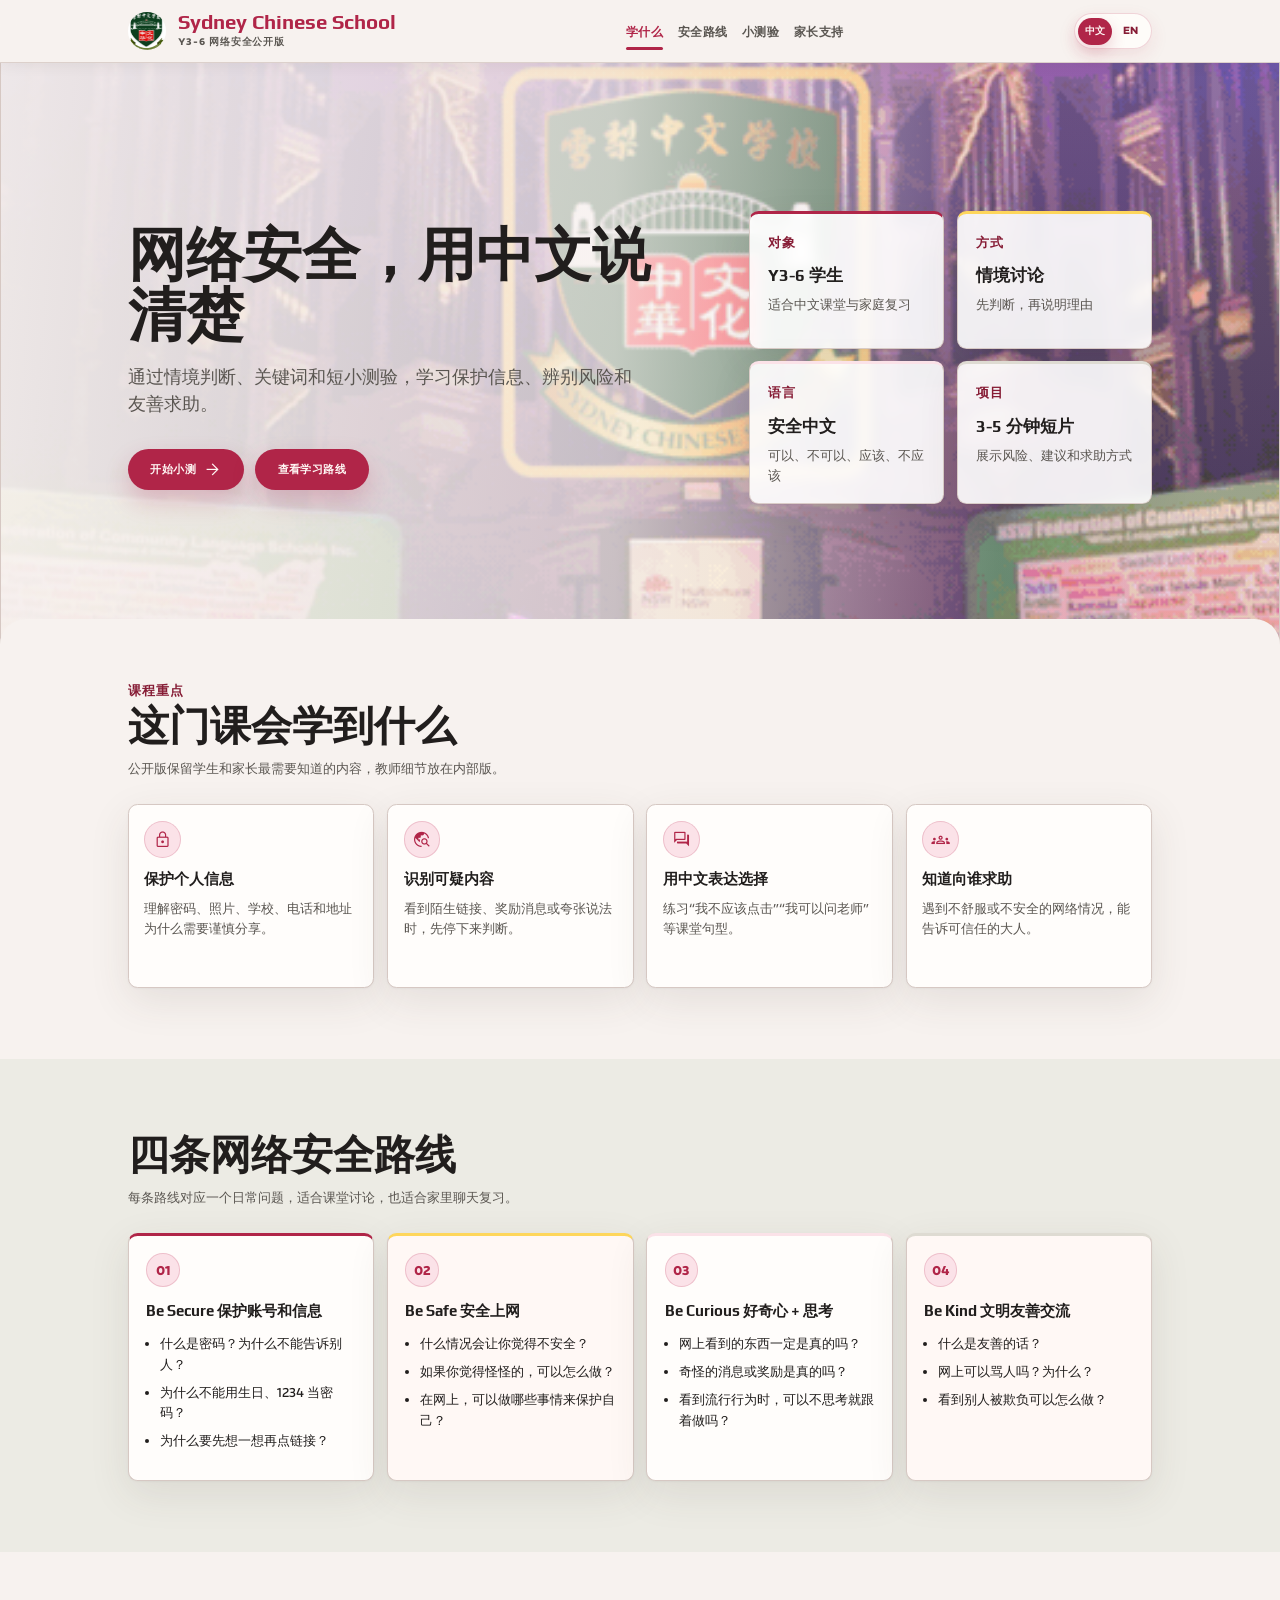
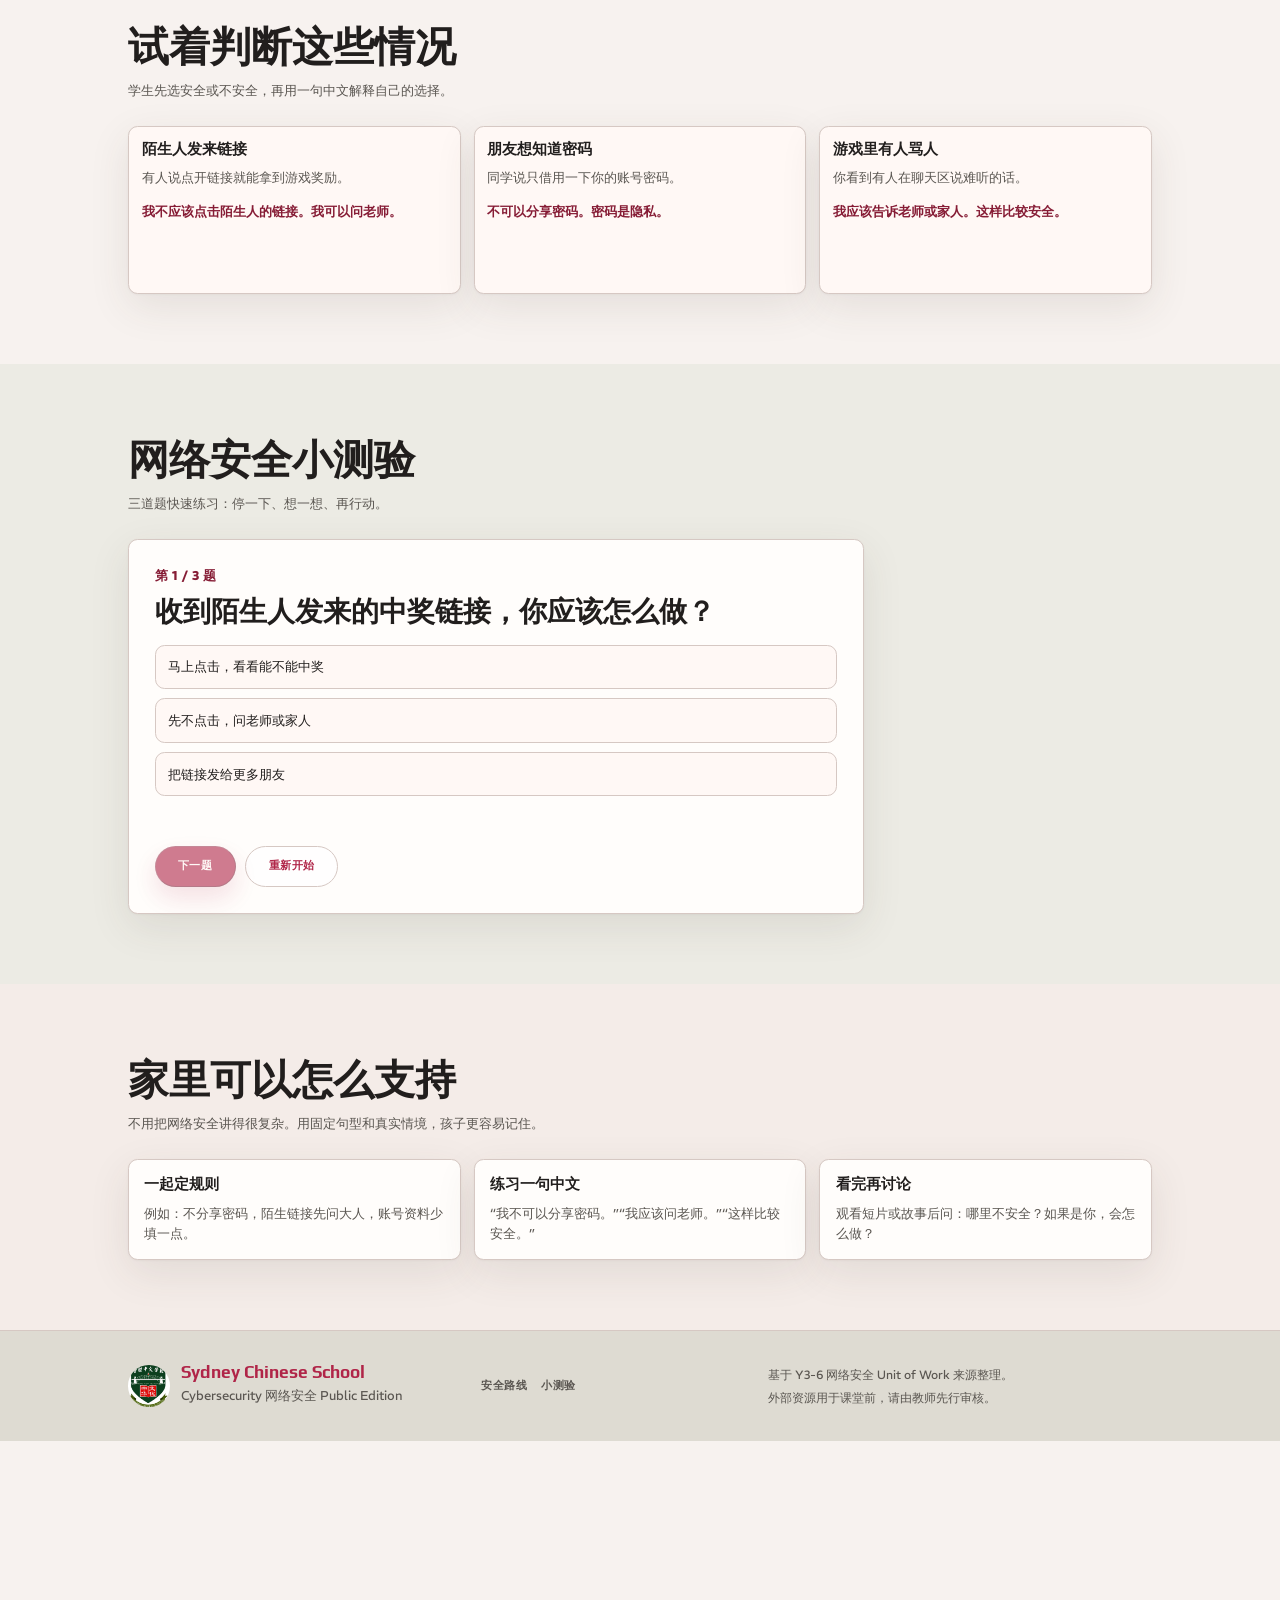
==== web/cs_project_chinese.html @ a8a9334a "2 language EN and CN, and structure the page including resource" ====
<!doctype html>
<html lang="zh-Hans">
<head>
  <meta charset="utf-8">
  <meta name="viewport" content="width=device-width, initial-scale=1">
  <title>Sydney Chinese School | 网络安全知识库</title>
  <meta name="description" content="Sydney Chinese School 网络安全公开版，面向学生和家长介绍课程重点、中文表达和安全小测。">
  <link href="https://fonts.googleapis.com/css2?family=Material+Symbols+Outlined:wght,FILL@100..700,0..1&display=swap" rel="stylesheet">
  <link rel="stylesheet" href="assets/styles.css">
</head>
<body class="scs-unit public-page" data-default-language="zh">
  <a class="skip-link" href="#main" data-i18n="skipLink">跳到主要内容</a>

  <header class="site-header" id="top">
    <nav class="topbar" aria-label="公开版导航" data-i18n-aria-label="navLabel">
      <a class="brand" href="#top" aria-label="网络安全公开版首页" data-i18n-aria-label="brandHomeLabel">
        <img class="brand-logo" src="assets/images/scs_logo.jpg" alt="Sydney Chinese School logo" data-i18n-alt="schoolLogoAlt">
        <span class="brand-text">
          <strong>Sydney Chinese School</strong>
          <small data-i18n="brandEdition">网络安全知识库</small>
        </span>
      </a>

      <div class="nav-panel" id="primaryNav">
        <div class="nav-links">
          <a class="is-active" href="#what" data-i18n="navWhat">学什么</a>
          <a href="#routes" data-i18n="navRoutes">安全路线</a>
          <a href="#quiz" data-i18n="navQuiz">小测验</a>
          <a href="#families" data-i18n="navFamilies">家长支持</a>
        </div>
      </div>
      <div class="language-switcher" id="languageSwitcher" role="group" aria-label="选择语言" data-i18n-aria-label="languageGroup">
        <a class="language-option is-selected" href="cs_project_chinese.html" data-language-option="zh" aria-label="切换到中文" data-i18n-aria-label="languageZh">中文</a>
        <a class="language-option" href="cs_project_english.html" data-language-option="en" aria-label="Switch to English" data-i18n-aria-label="languageEn">EN</a>
      </div>
    </nav>
    <button class="menu-button" type="button" id="menuToggle" aria-expanded="false" aria-controls="primaryNav">
      <span class="material-symbols-outlined" aria-hidden="true">menu</span>
      <span class="sr-only" data-i18n="menuButton">打开菜单</span>
    </button>
  </header>

  <section class="site-hero public-hero" aria-labelledby="hero-title">
    <div class="hero-media" aria-hidden="true">
      <img src="assets/images/SchoolTour202507b.gif" alt="">
    </div>
    <div class="hero-overlay" aria-hidden="true"></div>
    <div class="hero-inner">
      <div class="hero-copy">
        <h1 id="hero-title" data-i18n="heroTitle">网络安全，用中文说清楚</h1>
        <p class="hero-summary">
          <span data-i18n="heroSummary">通过情境判断、关键词和短小测验，学习保护信息、辨别风险和友善求助。</span>
        </p>
        <div class="hero-actions">
          <a class="button button-primary" href="#quiz">
            <span data-i18n="heroPrimary">开始小测</span>
            <span class="material-symbols-outlined" aria-hidden="true">arrow_forward</span>
          </a>
          <a class="button button-primary" href="#routes" data-i18n="heroSecondary">查看学习路线</a>
        </div>
      </div>
      <div class="hero-board public-snapshot" aria-label="课程快照" data-i18n-aria-label="snapshotLabel">
        <div class="signal-card signal-card--secure">
          <span class="signal-label" data-i18n="snapshotWhoLabel">对象</span>
          <strong data-i18n="snapshotWhoTitle">3至6年级的学生</strong>
          <p data-i18n="snapshotWhoBody">适合中文课堂与家庭复习</p>
        </div>
        <div class="signal-card signal-card--safe">
          <span class="signal-label" data-i18n="snapshotHowLabel">方式</span>
          <strong data-i18n="snapshotHowTitle">情境讨论</strong>
          <p data-i18n="snapshotHowBody">先判断，再说明理由</p>
        </div>
        <div class="signal-card signal-card--curious">
          <span class="signal-label" data-i18n="snapshotLanguageLabel">语言</span>
          <strong data-i18n="snapshotLanguageTitle">安全中文</strong>
          <p data-i18n="snapshotLanguageBody">可以、不可以、应该、不应该</p>
        </div>
        <div class="signal-card signal-card--kind">
          <span class="signal-label" data-i18n="snapshotProjectLabel">项目</span>
          <strong data-i18n="snapshotProjectTitle">3-5 分钟短片</strong>
          <p data-i18n="snapshotProjectBody">展示风险、建议和求助方式</p>
        </div>
      </div>
    </div>
  </section>

  <main id="main">
    <section class="band band--paper" id="what">
      <div class="section-inner">
        <div class="section-kicker" data-i18n="whatKicker">课程重点</div>
        <div class="section-heading">
          <h2 data-i18n="whatTitle">这门课会学到什么</h2>
          <p data-i18n="whatSummary">公开版保留学生和家长最需要知道的内容，教师细节放在内部版。</p>
        </div>

        <div class="public-feature-grid">
          <article class="version-card">
            <span class="material-symbols-outlined" aria-hidden="true">lock</span>
            <h3 data-i18n="featureProtectTitle">保护个人信息</h3>
            <p data-i18n="featureProtectBody">理解密码、照片、学校、电话和地址为什么需要谨慎分享。</p>
          </article>
          <article class="version-card">
            <span class="material-symbols-outlined" aria-hidden="true">travel_explore</span>
            <h3 data-i18n="featureSpotTitle">识别可疑内容</h3>
            <p data-i18n="featureSpotBody">看到陌生链接、奖励消息或夸张说法时，先停下来判断。</p>
          </article>
          <article class="version-card">
            <span class="material-symbols-outlined" aria-hidden="true">forum</span>
            <h3 data-i18n="featureExpressTitle">用中文表达选择</h3>
            <p data-i18n="featureExpressBody">练习“我不应该点击”“我可以问老师”等课堂句型。</p>
          </article>
          <article class="version-card">
            <span class="material-symbols-outlined" aria-hidden="true">groups</span>
            <h3 data-i18n="featureHelpTitle">知道向谁求助</h3>
            <p data-i18n="featureHelpBody">遇到不舒服或不安全的网络情况，能告诉可信任的大人。</p>
          </article>
        </div>
      </div>
    </section>

    <section class="band band--mint" id="routes">
      <div class="section-inner">
        <div class="section-heading">
          <h2 data-i18n="routesTitle">四条网络安全路线</h2>
          <p data-i18n="routesSummary">每条路线对应一个日常问题，适合课堂讨论，也适合家里聊天复习。</p>
        </div>
        <div class="route-grid" id="publicRouteGrid"></div>
      </div>
    </section>

    <section class="band band--paper" id="scenario">
      <div class="section-inner">
        <div class="section-heading">
          <h2 data-i18n="scenarioTitle">试着判断这些情况</h2>
          <p data-i18n="scenarioSummary">学生先选安全或不安全，再用一句中文解释自己的选择。</p>
        </div>
        <div class="scenario-grid public-scenarios" id="scenarioGrid"></div>
      </div>
    </section>

    <section class="band band--ink" id="quiz">
      <div class="section-inner">
        <div class="section-heading">
          <h2 data-i18n="quizTitle">网络安全小测验</h2>
          <p data-i18n="quizSummary">三道题快速练习：停一下、想一想、再行动。</p>
        </div>

        <div class="quiz-panel" id="quizPanel" aria-live="polite">
          <div class="quiz-status" id="quizStatus"></div>
          <h3 id="quizQuestion" data-i18n="quizLoading">正在加载题目</h3>
          <div class="quiz-options" id="quizOptions"></div>
          <p class="quiz-feedback" id="quizFeedback"></p>
          <div class="quiz-actions">
            <button class="button button-primary" type="button" id="nextQuestion" data-i18n="quizNext">下一题</button>
            <button class="button button-secondary" type="button" id="restartQuiz" data-i18n="quizRestart">重新开始</button>
          </div>
        </div>
      </div>
    </section>

    <section class="band band--resource" id="families">
      <div class="section-inner">
        <div class="section-heading">
          <h2 data-i18n="familiesTitle">家里可以怎么支持</h2>
          <p data-i18n="familiesSummary">不用把网络安全讲得很复杂。用固定句型和真实情境，孩子更容易记住。</p>
        </div>

        <div class="family-grid">
          <article class="family-card">
            <h3 data-i18n="familyRulesTitle">一起定规则</h3>
            <p data-i18n="familyRulesBody">例如：不分享密码，陌生链接先问大人，账号资料少填一点。</p>
          </article>
          <article class="family-card">
            <h3 data-i18n="familySentenceTitle">练习一句中文</h3>
            <p data-i18n="familySentenceBody">“我不可以分享密码。”“我应该问老师。”“这样比较安全。”</p>
          </article>
          <article class="family-card">
            <h3 data-i18n="familyDiscussTitle">看完再讨论</h3>
            <p data-i18n="familyDiscussBody">观看短片或故事后问：哪里不安全？如果是你，会怎么做？</p>
          </article>
        </div>

       
      </div>
    </section>
  </main>

  <footer class="site-footer">
    <div class="footer-inner">
      <div class="footer-brand">
        <img src="assets/images/scs_logo.jpg" alt="Sydney Chinese School logo" data-i18n-alt="schoolLogoAlt">
        <div>
          <strong>Sydney Chinese School</strong>
          <p data-i18n="footerEdition">网络安全 公开知识库</p>
        </div>
      </div>
      <nav class="footer-links" aria-label="页脚导航" data-i18n-aria-label="footerNavLabel">
        <a href="#routes" data-i18n="footerRoutes">安全路线</a>
        <a href="#quiz" data-i18n="footerQuiz">小测验</a>
      </nav>
      <div class="footer-note">
        <p data-i18n="footerSource">基于 SCS 网络安全 Unit of Work 来源整理。</p>
        <p data-i18n="footerReview">外部资源用于课堂前，请由教师先行审核。</p>
      </div>
    </div>
  </footer>

  <script type="module" src="assets/scripts/public.js"></script>
</body>
</html>
---- web/assets/styles.css ----
@font-face {
  font-family: "Play Local";
  src: url("fonts/Play-regular.ttf") format("truetype");
  font-weight: 400;
}

@font-face {
  font-family: "Play Local";
  src: url("fonts/Play-bold.ttf") format("truetype");
  font-weight: 700;
}

@font-face {
  font-family: "REM Local";
  src: url("fonts/REM-regular.ttf") format("truetype");
  font-weight: 400;
}

@font-face {
  font-family: "REM Local";
  src: url("fonts/REM-bold.ttf") format("truetype");
  font-weight: 700;
}

:root {
  --paper: #f7f2ef;
  --panel: #fffdfb;
  --ink: #211e1d;
  --muted: #5a5651;
  --line: #d6c8c3;
  --teal: #b02548;
  --teal-deep: #861c35;
  --green: #87545e;
  --coral: #b02548;
  --gold: #fed65b;
  --blue: #a6192e;
  --lilac: #f8d5df;
  --surface-low: #ecebe4;
  --surface-high: #dedbd2;
  --surface-soft: #fbe2e8;
  --shadow: 0 16px 50px rgba(71, 54, 50, 0.1), 0 1px 3px rgba(0, 0, 0, 0.045);
  --shadow-hover: 0 24px 70px rgba(71, 54, 50, 0.14), 0 6px 18px rgba(0, 0, 0, 0.06);
  --radius: 12px;
  --max: 1280px;
  --nav-height: 78px;
  --heading-font: "Play Local", "REM Local", "Microsoft YaHei", "Noto Sans SC", sans-serif;
  --body-font: "Hanken Grotesk", "REM Local", "Microsoft YaHei", "Noto Sans SC", sans-serif;
}

* {
  box-sizing: border-box;
}

html {
  zoom: 0.8;
  background: var(--paper);
  scroll-behavior: smooth;
}

body {
  margin: 0;
  background: var(--paper);
  color: var(--ink);
  font-family: var(--body-font);
  font-size: 16px;
  line-height: 1.6;
  text-rendering: optimizeLegibility;
  -webkit-font-smoothing: antialiased;
}

img {
  display: block;
  max-width: 100%;
}

a {
  color: var(--teal);
  text-decoration-thickness: 2px;
  text-underline-offset: 0.18em;
}

a:hover {
  color: var(--teal-deep);
}

button,
input {
  font: inherit;
}

button {
  cursor: pointer;
}

.material-symbols-outlined {
  font-variation-settings: "FILL" 0, "wght" 300, "GRAD" 0, "opsz" 24;
  line-height: 1;
}

.sr-only {
  position: absolute;
  width: 1px;
  height: 1px;
  padding: 0;
  margin: -1px;
  overflow: hidden;
  clip: rect(0, 0, 0, 0);
  white-space: nowrap;
  border: 0;
}

.skip-link {
  position: absolute;
  left: 1rem;
  top: -4rem;
  z-index: 1000;
  background: var(--ink);
  color: #fff8f5;
  padding: 0.65rem 0.9rem;
  border-radius: var(--radius);
}

.skip-link:focus {
  top: 1rem;
}

.site-header {
  position: fixed;
  inset: 0 0 auto;
  z-index: 80;
  background: rgba(247, 242, 239, 0.92);
  border-bottom: 1px solid rgba(214, 200, 195, 0.82);
  box-shadow: 0 1px 18px rgba(71, 54, 50, 0.075);
  backdrop-filter: blur(16px);
  -webkit-backdrop-filter: blur(16px);
}

.topbar {
  display: flex;
  align-items: center;
  justify-content: space-between;
  gap: 22px;
  width: min(var(--max), calc(100% - 32px));
  min-height: var(--nav-height);
  margin: 0 auto;
}

.brand,
.nav-panel,
.nav-links,
.tools {
  display: flex;
  align-items: center;
}

.brand {
  min-width: 0;
  gap: 14px;
  color: var(--teal);
  text-decoration: none;
}

.brand-logo {
  width: 48px;
  height: 48px;
  flex: 0 0 auto;
  border-radius: 50%;
  object-fit: cover;
}

.brand-text {
  display: grid;
  gap: 2px;
  min-width: 0;
}

.brand-text strong {
  font-family: var(--heading-font);
  font-size: clamp(21px, 2vw, 27px);
  font-weight: 700;
  line-height: 1.06;
  white-space: nowrap;
}

.brand-text small {
  color: var(--muted);
  font-size: 12px;
  font-weight: 800;
  letter-spacing: 0.08em;
  text-transform: uppercase;
}

.nav-panel {
  gap: 18px;
}

.nav-links {
  justify-content: center;
  gap: 18px;
}

.nav-links a {
  position: relative;
  color: var(--muted);
  font-size: 15px;
  font-weight: 800;
  letter-spacing: 0.04em;
  text-decoration: none;
  white-space: nowrap;
  transition: color 0.2s ease;
}

.nav-links a:hover,
.nav-links a:focus,
.nav-links a.is-active {
  color: var(--teal);
}

.nav-links a.is-active::after {
  content: "";
  position: absolute;
  left: 0;
  right: 0;
  bottom: -11px;
  height: 3px;
  border-radius: 999px;
  background: var(--teal);
}

.tools {
  gap: 8px;
}

.language-switcher {
  display: inline-flex;
  flex: 0 0 auto;
  align-items: center;
  gap: 3px;
  min-height: 44px;
  padding: 4px;
  border: 1px solid rgba(176, 37, 72, 0.18);
  border-radius: 999px;
  background: rgba(255, 253, 251, 0.86);
  box-shadow: 0 8px 22px rgba(176, 37, 72, 0.1);
}

.language-option {
  display: inline-flex;
  align-items: center;
  justify-content: center;
  min-width: 42px;
  height: 34px;
  border: 0;
  border-radius: 999px;
  background: transparent;
  color: var(--teal-deep);
  font-size: 13px;
  font-weight: 800;
  letter-spacing: 0.04em;
  text-decoration: none;
  transition: transform 0.2s ease, background-color 0.2s ease, color 0.2s ease, box-shadow 0.2s ease;
}

.language-option:hover {
  background: var(--surface-soft);
}

.language-option:active {
  transform: translateY(1px);
}

.language-option.is-selected {
  color: #fff8f5;
  background: var(--teal);
  box-shadow: 0 8px 18px rgba(176, 37, 72, 0.2);
}

.menu-button {
  display: none;
  align-items: center;
  justify-content: center;
  gap: 6px;
  min-width: 44px;
  height: 44px;
  border: 1px solid rgba(176, 37, 72, 0.18);
  border-radius: 999px;
  color: var(--teal);
  background: var(--panel);
  cursor: pointer;
}

.icon-button,
.tool-button,
.filter-chip {
  display: inline-flex;
  align-items: center;
  justify-content: center;
  gap: 8px;
  min-height: 44px;
  border: 1px solid rgba(176, 37, 72, 0.18);
  background: var(--panel);
  color: var(--teal);
  border-radius: 999px;
  padding: 0.55rem 0.85rem;
  box-shadow: 0 8px 22px rgba(176, 37, 72, 0.1);
  font-size: 14px;
  font-weight: 800;
  letter-spacing: 0.04em;
  text-decoration: none;
  transition: transform 0.2s ease, background-color 0.2s ease, color 0.2s ease, box-shadow 0.2s ease;
}

.icon-button:hover,
.tool-button:hover,
.filter-chip:hover {
  transform: translateY(-1px);
  box-shadow: 0 12px 30px rgba(176, 37, 72, 0.14);
}

.icon-button:active,
.tool-button:active,
.filter-chip:active {
  transform: translateY(0);
}

.icon-button[aria-pressed="true"],
.filter-chip.is-active {
  color: var(--ink);
  background: var(--gold);
}

.nav-links a:focus-visible,
.icon-button:focus-visible,
.tool-button:focus-visible,
.filter-chip:focus-visible,
.planner-choice:focus-visible,
.rating-choice:focus-visible,
.language-option:focus-visible,
.menu-button:focus-visible,
.back-to-top:focus-visible,
.button:focus-visible,
.quiz-choice:focus-visible {
  outline: 3px solid rgba(176, 37, 72, 0.28);
  outline-offset: 3px;
}

.site-hero {
  position: relative;
  /* width: min(1440px, calc(100% - 32px)); */
  min-height: 82dvh;
  margin: var(--nav-height) auto 0;
  display: flex;
  align-items: center;
  overflow: hidden;
  border: 1px solid var(--line);
  /* border-top: 0;
  border-radius: 0 0 32px 32px;
  border-bottom: 1px solid var(--line); */
}

.hero-media,
.hero-overlay {
  position: absolute;
  inset: 0;
}

.hero-media img {
  width: 100%;
  height: 100%;
  object-fit: cover;
  object-position: center;
  filter: saturate(1.08) contrast(1.04);
}

.hero-overlay {
  background:
    linear-gradient(90deg, rgba(247, 242, 239, 0.94), rgba(247, 242, 239, 0.74) 48%, rgba(247, 242, 239, 0.12) 78%),
    linear-gradient(180deg, rgba(248, 213, 223, 0.28), rgba(236, 235, 228, 0.1));
}

.hero-inner {
  position: relative;
  z-index: 2;
  display: grid;
  grid-template-columns: minmax(0, 1fr) minmax(320px, 0.72fr);
  gap: clamp(2rem, 6vw, 5rem);
  align-items: center;
  width: min(var(--max), calc(100% - 32px));
  margin: 0 auto;
  padding: 72px 0;
}

.eyebrow,
.section-kicker,
.resource-meta,
.signal-label,
.assessment-code {
  margin: 0;
  color: var(--teal-deep);
  font-weight: 800;
  text-transform: uppercase;
  letter-spacing: 0.08em;
}

.eyebrow {
  display: inline-flex;
  align-items: center;
  min-height: 34px;
  margin-bottom: 24px;
  padding: 0 14px;
  border-radius: 999px;
  background: var(--surface-soft);
  box-shadow: 0 8px 22px rgba(176, 37, 72, 0.12);
  font-size: 13px;
}

.hero-copy h1,
.section-heading h2 {
  margin: 0;
  font-family: var(--heading-font);
  line-height: 1.04;
  letter-spacing: 0;
}

.hero-copy h1 {
  max-width: 760px;
  font-size: clamp(42px, 6vw, 72px);
  font-weight: 700;
}

.hero-copy h1 span[lang] {
  white-space: nowrap;
}

/* .hero-copy,
.hero-board {
  min-width: 0;
} */

.hero-summary {
  max-width: 640px;
  margin: 24px 0 0;
  color: var(--muted);
  font-size: clamp(18px, 2vw, 22px);
  line-height: 1.55;
}

.hero-actions {
  display: flex;
  flex-wrap: wrap;
  gap: 14px;
  margin-top: 38px;
}

.button {
  display: inline-flex;
  align-items: center;
  justify-content: center;
  gap: 8px;
  min-height: 52px;
  padding: 0 28px;
  border-radius: 999px;
  font-size: 14px;
  font-weight: 800;
  letter-spacing: 0.04em;
  text-decoration: none;
  white-space: nowrap;
  transition: transform 0.2s ease, background-color 0.2s ease, color 0.2s ease, box-shadow 0.2s ease;
}

.button:hover {
  transform: translateY(-2px);
}

.button:active {
  transform: translateY(0);
}

.button-primary {
  color: #fff8f5 !important;
  background: var(--teal);
  box-shadow: 0 14px 30px rgba(176, 37, 72, 0.22);
}

.button-primary:hover {
  background: var(--teal-deep);
}

.button-secondary {
  color: var(--teal) !important;
  border: 2px solid var(--line);
  background: rgba(255, 255, 255, 0.72);
}

.button-secondary:hover {
  background: var(--panel);
}

.hero-board {
  display: grid;
  grid-template-columns: repeat(2, minmax(0, 1fr));
  gap: 16px;
}

.signal-card {
  min-height: 172px;
  padding: 22px;
  border: 1px solid rgba(214, 200, 195, 0.9);
  border-radius: var(--radius);
  background: rgba(255, 255, 255, 0.9);
  box-shadow: var(--shadow);
  backdrop-filter: blur(8px);
  -webkit-backdrop-filter: blur(8px);
}

.signal-card strong {
  display: block;
  margin-top: 18px;
  font-family: var(--heading-font);
  font-size: 1.3rem;
  line-height: 1.18;
}

.signal-card p {
  margin: 0.65rem 0 0;
  color: var(--muted);
}

.signal-card--secure {
  border-top: 4px solid var(--teal);
}

.signal-card--safe {
  border-top: 4px solid var(--gold);
}

.signal-card--curious {
  border-top: 4px solid var(--surface-soft);
}

.signal-card--kind {
  border-top: 4px solid var(--surface-high);
}

.band {
  padding: clamp(3.5rem, 8vw, 5.5rem) 0;
}

.site-hero + main .band:first-child {
  position: relative;
  z-index: 3;
  margin-top: -42px;
  padding-top: 76px;
  border-radius: 32px 32px 0 0;
}

.resource-page-main .band:first-child {
  padding-top: calc(var(--nav-height) + clamp(3rem, 6vw, 4.5rem));
}

.band--paper {
  background: var(--paper);
}

.band--mint {
  background: var(--surface-low);
}

.band--ink {
  background: var(--surface-low);
  color: var(--ink);
}

.band--resource {
  background: #f4ece8;
}

.section-inner {
  width: min(var(--max), calc(100% - 32px));
  margin: 0 auto;
}

.section-inner.narrow {
  max-width: 860px;
}

.section-heading {
  display: grid;
  grid-template-columns: minmax(0, 0.9fr) minmax(260px, 0.65fr);
  gap: 1.5rem;
  align-items: end;
  margin: 0.35rem 0 2rem;
}

.section-heading h2 {
  font-size: clamp(2.1rem, 4vw, 3.6rem);
}

.section-heading p {
  margin: 0;
  color: var(--muted);
}

.public-page .section-heading {
  grid-template-columns: minmax(0, 820px);
  align-items: start;
  gap: 0.85rem;
}

.public-page .section-heading p {
  max-width: 680px;
}

body[data-language="en"] .brand-text small {
  letter-spacing: 0.04em;
}

body[data-language="en"] .hero-copy h1 {
  max-width: 860px;
  font-size: clamp(40px, 5.2vw, 64px);
}

.band--ink .section-heading p,
.band--ink .section-kicker {
  color: var(--muted);
}

.snapshot-grid {
  display: grid;
  grid-template-columns: repeat(5, minmax(0, 1fr));
  gap: 0.85rem;
}

.brief-card,
.goal-columns article,
.vocab-group,
.sentence-frames,
.activity,
.assessment-card,
.media-note > div {
  border: 1px solid var(--line);
  border-radius: var(--radius);
  background: var(--panel);
  box-shadow: var(--shadow);
}

.brief-card {
  padding: 1.05rem;
}

.brief-card summary {
  color: var(--ink);
  font-weight: 700;
}

.brief-card p {
  margin: 0.7rem 0 0;
  color: var(--muted);
  font-size: 0.95rem;
}

.goal-columns {
  display: grid;
  grid-template-columns: repeat(3, minmax(0, 1fr));
  gap: 1rem;
  margin-top: 1.4rem;
}

.goal-columns article {
  padding: 1.2rem;
}

.goal-columns h3,
.vocab-group h3,
.sentence-frames h3,
.route h3,
.assessment-card h3,
.resource-card h3 {
  margin: 0;
  font-family: var(--heading-font);
  line-height: 1.2;
}

.check-list {
  margin: 1rem 0 0;
  padding: 0;
  list-style: none;
}

.check-list li {
  position: relative;
  padding-left: 1.35rem;
  margin-top: 0.65rem;
}

.check-list li::before {
  content: "";
  position: absolute;
  left: 0;
  top: 0.55em;
  width: 0.55rem;
  height: 0.55rem;
  background: var(--teal);
  border-radius: 50%;
}

.route-grid {
  display: grid;
  grid-template-columns: repeat(4, minmax(0, 1fr));
  gap: 1rem;
}

.route {
  min-height: 310px;
  padding: 1.35rem;
  border: 1px solid var(--line);
  border-top: 4px solid var(--teal);
  border-radius: var(--radius);
  background: var(--panel);
  box-shadow: var(--shadow);
}

.route[data-plan-card] {
  cursor: pointer;
  transition: transform 0.2s ease, border-color 0.2s ease, box-shadow 0.2s ease;
}

.route[data-plan-card]:hover,
.route[data-plan-card]:focus-visible,
.route.is-selected {
  transform: translateY(-3px);
  border-color: rgba(176, 37, 72, 0.42);
  box-shadow: var(--shadow-hover);
}

.route.is-selected {
  outline: 3px solid rgba(176, 37, 72, 0.16);
  outline-offset: 3px;
}

.route-code {
  display: inline-grid;
  place-items: center;
  width: 42px;
  height: 42px;
  margin-bottom: 1.2rem;
  border: 1px solid rgba(176, 37, 72, 0.18);
  border-radius: 50%;
  color: var(--teal);
  background: var(--surface-soft);
  font-weight: 800;
}

.route--secure {
  background: #fffdfb;
}

.route--safe {
  background: #fff8f5;
  border-top-color: var(--gold);
}

.route--curious {
  background: #fffdfb;
  border-top-color: var(--surface-soft);
}

.route--kind {
  background: #fff8f5;
  border-top-color: var(--surface-high);
}

.route ul {
  margin: 1rem 0 0;
  padding-left: 1.1rem;
}

.route li + li {
  margin-top: 0.6rem;
}

.planner-card {
  margin-top: 1.25rem;
  padding: clamp(1rem, 3vw, 1.35rem);
  border: 1px solid rgba(176, 37, 72, 0.18);
  border-radius: var(--radius);
  background: rgba(255, 253, 251, 0.9);
  box-shadow: var(--shadow);
}

.planner-header {
  display: flex;
  justify-content: space-between;
  gap: 1.5rem;
  margin-bottom: 1rem;
}

.planner-header h3 {
  margin: 0.2rem 0 0;
  font-family: var(--heading-font);
  font-size: clamp(1.25rem, 2vw, 1.6rem);
}

.planner-header p {
  max-width: 54ch;
  margin: 0;
  color: var(--muted);
}

.planner-label {
  color: var(--teal);
  font-size: 0.78rem;
  font-weight: 800;
  letter-spacing: 0.08em;
  text-transform: uppercase;
}

.planner-options {
  display: flex;
  flex-wrap: wrap;
  gap: 0.65rem;
  margin-bottom: 1rem;
}

.planner-choice,
.rating-choice {
  border: 1px solid rgba(176, 37, 72, 0.18);
  border-radius: 999px;
  background: #fff8f5;
  color: var(--teal);
  font-weight: 800;
  cursor: pointer;
  transition: transform 0.2s ease, background-color 0.2s ease, color 0.2s ease, border-color 0.2s ease;
}

.planner-choice {
  min-height: 42px;
  padding: 0.55rem 0.9rem;
}

.planner-choice:hover,
.rating-choice:hover {
  transform: translateY(-1px);
  border-color: rgba(176, 37, 72, 0.42);
}

.planner-choice.is-active,
.rating-choice.is-active {
  color: #fffdfb;
  border-color: var(--teal);
  background: var(--teal);
}

.planner-output {
  display: grid;
  grid-template-columns: repeat(4, minmax(0, 1fr));
  gap: 0.85rem;
}

.planner-output div {
  min-height: 120px;
  padding: 0.9rem;
  border: 1px solid var(--line);
  border-radius: var(--radius);
  background: #fff8f5;
}

.planner-output span {
  display: block;
  margin-bottom: 0.45rem;
  color: var(--muted);
  font-size: 0.8rem;
  font-weight: 800;
  letter-spacing: 0.05em;
  text-transform: uppercase;
}

.planner-output strong {
  display: block;
  color: var(--ink);
  line-height: 1.45;
}

.vocab-grid {
  display: grid;
  grid-template-columns: repeat(5, minmax(0, 1fr));
  gap: 0.85rem;
}

.vocab-group {
  min-height: 170px;
  padding: 1rem;
}

.vocab-group p {
  margin: 0.75rem 0 0;
  color: var(--muted);
}

.sentence-frames {
  margin-top: 1rem;
  padding: 1.2rem;
}

.frame-list {
  display: grid;
  grid-template-columns: repeat(4, minmax(0, 1fr));
  gap: 0.75rem;
  margin-top: 1rem;
}

.frame-list p {
  margin: 0;
  padding: 0.85rem;
  border-left: 4px solid var(--teal);
  background: #fff8f5;
}

.frame-list strong,
.frame-list span {
  display: block;
}

.frame-list span {
  margin-top: 0.35rem;
  color: var(--muted);
}

.activity-tools {
  display: flex;
  justify-content: flex-end;
  gap: 0.7rem;
  margin-bottom: 1rem;
}

.activity-list {
  display: grid;
  gap: 0.85rem;
}

.activity {
  overflow: hidden;
  border-color: var(--line);
  background: var(--panel);
  color: var(--ink);
}

.activity summary {
  display: flex;
  align-items: center;
  gap: 1rem;
  min-height: 74px;
  padding: 1rem 1.2rem;
  cursor: pointer;
}

.activity summary::-webkit-details-marker {
  display: none;
}

.activity summary::after {
  content: "+";
  margin-left: auto;
  font-size: 1.7rem;
  line-height: 1;
  color: var(--teal);
}

.activity[open] summary::after {
  content: "-";
}

.activity-step {
  display: grid;
  flex: 0 0 auto;
  place-items: center;
  width: 46px;
  height: 46px;
  color: var(--teal);
  background: var(--surface-soft);
  border: 1px solid rgba(176, 37, 72, 0.18);
  border-radius: 50%;
  font-weight: 800;
}

.activity small {
  display: block;
  margin-top: 0.15rem;
  color: var(--muted);
}

.activity-body {
  border-top: 1px solid var(--line);
  padding: 1.2rem;
}

.activity-body p {
  margin-top: 0;
}

.activity-body dl {
  display: grid;
  grid-template-columns: 180px 1fr;
  gap: 0.65rem 1rem;
  margin: 1rem 0 0;
}

.activity-body dt {
  font-weight: 700;
  color: var(--teal-deep);
}

.activity-body dd {
  margin: 0;
}

.scenario-grid,
.prompt-columns,
.assessment-grid,
.media-note {
  display: grid;
  gap: 1rem;
}

.scenario-grid {
  grid-template-columns: repeat(3, minmax(0, 1fr));
}

.scenario-grid article,
.prompt-columns div {
  padding: 1rem;
  border: 1px solid var(--line);
  border-radius: var(--radius);
  background: #fff8f5;
}

.scenario-grid h4,
.prompt-columns h4 {
  margin: 0 0 0.45rem;
  font-family: var(--heading-font);
}

.prompt-columns {
  grid-template-columns: repeat(4, minmax(0, 1fr));
}

.example-line {
  padding: 1rem;
  border-left: 4px solid var(--teal);
  background: #fff8f5;
}

.resource-controls {
  display: grid;
  gap: 1rem;
  margin-bottom: 1.4rem;
}

.search-box {
  display: grid;
  gap: 0.35rem;
  max-width: 520px;
  font-weight: 700;
}

.search-box input {
  width: 100%;
  min-height: 48px;
  border: 1px solid var(--line);
  border-radius: var(--radius);
  padding: 0.65rem 0.85rem;
  background: var(--panel);
  color: var(--ink);
  box-shadow: 0 10px 24px rgba(71, 54, 50, 0.05);
}

.search-box input:focus {
  outline: 3px solid rgba(176, 37, 72, 0.16);
  border-color: var(--teal);
}

.filter-group {
  display: flex;
  flex-wrap: wrap;
  gap: 0.65rem;
}

.resource-count {
  margin: 0;
  color: var(--muted);
}

.resource-grid {
  display: grid;
  grid-template-columns: repeat(3, minmax(0, 1fr));
  gap: 1rem;
}

.resource-card {
  display: flex;
  min-height: 360px;
  flex-direction: column;
  overflow: hidden;
  border: 1px solid var(--line);
  border-radius: var(--radius);
  background: var(--panel);
  box-shadow: var(--shadow);
  transition: transform 0.2s ease, box-shadow 0.2s ease;
}

.resource-card:hover {
  transform: translateY(-3px);
  box-shadow: var(--shadow-hover);
}

.resource-card.is-hidden {
  display: none;
}

.resource-card img,
.resource-visual {
  width: 100%;
  aspect-ratio: 16 / 9;
  object-fit: cover;
  border-bottom: 1px solid var(--line);
}

.resource-visual {
  display: grid;
  place-items: center;
  font-family: var(--heading-font);
  font-size: 1.6rem;
  font-weight: 700;
}

.resource-visual--esafety {
  background: linear-gradient(135deg, #f8d5df, #fff4d0);
}

.resource-visual--youtube {
  background:
    linear-gradient(135deg, rgba(176, 37, 72, 0.95), rgba(254, 214, 91, 0.9)),
    var(--teal);
  color: #1c1512;
}

.resource-visual--bilibili {
  background:
    linear-gradient(135deg, #fbe2e8, #fffdfb),
    #fbe2e8;
}

.resource-visual--drive {
  background:
    linear-gradient(135deg, #ecebe4, #f8d5df),
    #ecebe4;
}

.resource-content {
  display: flex;
  flex: 1;
  flex-direction: column;
  padding: 1rem;
}

.resource-card h3 {
  margin-top: 0.35rem;
  font-size: 1.25rem;
}

.resource-card p {
  margin: 0.65rem 0 1rem;
  color: var(--muted);
}

.resource-card a {
  margin-top: auto;
  font-weight: 700;
}

.media-note {
  grid-template-columns: repeat(3, minmax(0, 1fr));
}

.media-note > div {
  padding: 1.2rem;
}

.media-note p {
  margin: 0.6rem 0 0;
  color: var(--muted);
}

.assessment-grid {
  grid-template-columns: repeat(4, minmax(0, 1fr));
}

.assessment-card {
  min-height: 230px;
  padding: 1.2rem;
}

.assessment-card--feature {
  background: var(--surface-soft);
  border-color: var(--teal);
}

.assessment-card h3 {
  margin-top: 0.9rem;
}

.assessment-card p {
  margin: 0.8rem 0 0;
  color: var(--muted);
}

.public-feature-grid,
.family-grid,
.tip-grid,
.docx-table-stack {
  display: grid;
  gap: 1rem;
}

.public-feature-grid,
.tip-grid {
  grid-template-columns: repeat(4, minmax(0, 1fr));
}

.family-grid {
  grid-template-columns: repeat(3, minmax(0, 1fr));
}

.version-card,
.family-card,
.tip-card,
.quiz-panel,
.docx-table-card,
.teacher-callout,
.scenario-card {
  border: 1px solid var(--line);
  border-radius: var(--radius);
  background: var(--panel);
  box-shadow: var(--shadow);
}

.version-card,
.family-card,
.tip-card,
.scenario-card {
  padding: 1.2rem;
}

.version-card {
  min-height: 230px;
}

.version-card--accent {
  background: var(--surface-soft);
  border-color: rgba(176, 37, 72, 0.35);
}

.version-card > .material-symbols-outlined,
.tip-card > .material-symbols-outlined {
  display: inline-grid;
  place-items: center;
  width: 46px;
  height: 46px;
  margin-bottom: 1rem;
  border: 1px solid rgba(176, 37, 72, 0.18);
  border-radius: 50%;
  color: var(--teal);
  background: var(--surface-soft);
}

.version-card h3,
.family-card h3,
.tip-card h3,
.scenario-card h3,
.teacher-callout h3,
.quiz-panel h3,
.docx-table-card h3 {
  margin: 0;
  font-family: var(--heading-font);
  line-height: 1.2;
}

.version-card p,
.family-card p,
.tip-card p,
.scenario-card p,
.teacher-callout p {
  margin: 0.75rem 0 0;
  color: var(--muted);
}

.public-scenarios .scenario-card {
  min-height: 210px;
}

.scenario-card strong {
  display: block;
  margin-top: 1rem;
  color: var(--teal-deep);
}

.quiz-panel {
  max-width: 920px;
  padding: clamp(1.2rem, 4vw, 2rem);
}

.quiz-status {
  margin-bottom: 0.7rem;
  color: var(--teal-deep);
  font-weight: 800;
}

.quiz-panel h3 {
  font-size: clamp(1.5rem, 3vw, 2.2rem);
}

.quiz-options {
  display: grid;
  gap: 0.75rem;
  margin-top: 1.25rem;
}

.quiz-choice {
  width: 100%;
  min-height: 54px;
  border: 1px solid var(--line);
  border-radius: var(--radius);
  padding: 0.85rem 1rem;
  background: #fff8f5;
  color: var(--ink);
  text-align: left;
  transition: transform 0.2s ease, border-color 0.2s ease, background-color 0.2s ease;
}

.quiz-choice:hover:not(:disabled) {
  transform: translateY(-1px);
  border-color: var(--teal);
}

.quiz-choice.is-correct {
  border-color: var(--teal);
  background: var(--surface-soft);
}

.quiz-choice.is-wrong {
  border-color: #8c2f39;
  background: #f7d7db;
}

.quiz-feedback {
  min-height: 1.6em;
  margin: 1rem 0 0;
  color: var(--muted);
  font-weight: 700;
}

.quiz-actions {
  display: flex;
  flex-wrap: wrap;
  gap: 0.75rem;
  margin-top: 1.25rem;
}

.button:disabled,
.quiz-choice:disabled {
  cursor: default;
}

.button:disabled {
  opacity: 0.6;
}

.teacher-callout {
  display: flex;
  align-items: center;
  justify-content: space-between;
  gap: 1rem;
  margin-top: 1.2rem;
  padding: 1.2rem;
  background: var(--surface-soft);
}

.docx-table-card {
  overflow: hidden;
}

.docx-table-card h3 {
  padding: 1rem 1rem 0;
}

.docx-table-scroll {
  overflow-x: auto;
  padding: 1rem;
}

.docx-table {
  min-width: 980px;
}

.docx-table th,
.docx-table td {
  min-width: 220px;
}

.docx-table p {
  margin: 0;
  white-space: pre-wrap;
}

.docx-table p + p {
  margin-top: 0.45rem;
}

.rubric-wrap {
  overflow-x: auto;
  border: 1px solid var(--line);
  border-radius: var(--radius);
  background: var(--panel);
  box-shadow: var(--shadow);
}

.rubric-toolbar {
  display: flex;
  align-items: center;
  justify-content: space-between;
  flex-wrap: wrap;
  gap: 0.85rem;
  margin-bottom: 1rem;
}

.rubric-downloads {
  display: flex;
  flex-wrap: wrap;
  gap: 0.65rem;
}

.download-button .material-symbols-outlined {
  font-size: 1.25rem;
}

.rubric-rating {
  display: grid;
  gap: 0.35rem;
}

.rating-choice {
  min-height: 34px;
  padding: 0.35rem 0.55rem;
  font-size: 0.82rem;
}

td.is-filled {
  color: var(--teal-deep);
  background: #fff8f5;
}

table {
  width: 100%;
  border-collapse: collapse;
  min-width: 820px;
}

th,
td {
  border-bottom: 1px solid var(--line);
  padding: 0.85rem;
  text-align: left;
  vertical-align: top;
}

th {
  background: var(--surface-low);
  font-family: var(--heading-font);
}

td:not(:first-child) {
  min-width: 170px;
}

.site-footer {
  padding: 2.4rem 0;
  border-top: 1px solid var(--line);
  background: var(--surface-high);
  color: var(--muted);
}

.footer-inner {
  display: grid;
  grid-template-columns: minmax(0, 1fr) minmax(220px, 0.8fr) minmax(280px, 1.15fr);
  gap: 24px;
  align-items: center;
  width: min(var(--max), calc(100% - 32px));
  margin: 0 auto;
}

.footer-brand {
  display: flex;
  align-items: center;
  gap: 14px;
}

.footer-brand img {
  width: 52px;
  height: 52px;
  flex: 0 0 auto;
  border-radius: 50%;
  object-fit: cover;
}

.footer-brand strong {
  display: block;
  color: var(--teal);
  font-family: var(--heading-font);
  font-size: 1.35rem;
  line-height: 1.1;
}

.footer-brand p,
.footer-note p {
  margin: 0.25rem 0;
}

.footer-links {
  display: flex;
  flex-wrap: wrap;
  gap: 12px 18px;
}

.footer-links a {
  color: var(--muted);
  font-size: 14px;
  font-weight: 800;
  letter-spacing: 0.04em;
  text-decoration: none;
}

.footer-links a:hover {
  color: var(--teal);
}

.back-to-top {
  position: fixed;
  right: 24px;
  bottom: 24px;
  z-index: 95;
  display: inline-flex;
  align-items: center;
  gap: 0.35rem;
  min-height: 48px;
  border: 1px solid rgba(176, 37, 72, 0.22);
  border-radius: 999px;
  padding: 0.55rem 0.85rem;
  color: #fffdfb;
  background: var(--teal);
  box-shadow: 0 16px 36px rgba(176, 37, 72, 0.22);
  font-weight: 800;
  letter-spacing: 0.02em;
  cursor: pointer;
  opacity: 0;
  pointer-events: none;
  transform: translateY(12px);
  transition: opacity 0.2s ease, transform 0.2s ease, box-shadow 0.2s ease;
}

.back-to-top.is-visible {
  opacity: 1;
  pointer-events: auto;
  transform: translateY(0);
}

.back-to-top:hover {
  box-shadow: 0 20px 44px rgba(176, 37, 72, 0.28);
  transform: translateY(-2px);
}

.back-to-top .material-symbols-outlined {
  font-size: 1.35rem;
}

.footer-note {
  font-size: 0.94rem;
}

.student-mode .teacher-only,
.student-mode #evaluation,
.student-mode #culture {
  display: none;
}

@media (max-width: 1200px) {
  :root {
    --nav-height: 80px;
  }

  .topbar {
    min-height: var(--nav-height);
    padding-right: 60px;
  }

  .brand-logo {
    width: 48px;
    height: 48px;
  }

  .brand-text strong {
    font-size: clamp(21px, 4vw, 27px);
  }

  .menu-button {
    position: fixed;
    top: 18px;
    right: 16px;
    display: inline-flex !important;
    width: 44px;
    min-width: 44px;
    padding: 0;
    color: #fff8f5;
    background: var(--teal);
    box-shadow: 0 12px 30px rgba(176, 37, 72, 0.18);
    z-index: 120;
  }

  .nav-panel {
    position: absolute;
    top: calc(100% - 1px);
    left: 16px;
    right: 16px;
    display: none;
    flex-direction: column;
    align-items: stretch;
    gap: 18px;
    padding: 18px;
    border: 1px solid var(--line);
    border-radius: 0 0 28px 28px;
    background: rgba(247, 242, 239, 0.98);
    box-shadow: var(--shadow-hover);
  }

  .nav-panel.is-open {
    display: flex;
  }

  .nav-links {
    flex-direction: column;
    align-items: flex-start;
    gap: 12px;
  }

  .nav-links a.is-active::after {
    display: none;
  }

  .tools {
    flex-wrap: wrap;
  }

  .language-switcher {
    margin-left: auto;
  }

  .hero-inner,
  .section-heading,
  .footer-inner {
    grid-template-columns: 1fr;
  }

  .hero-inner {
    gap: 2rem;
  }

  .footer-inner {
    align-items: start;
  }

  .hero-overlay {
    background:
      linear-gradient(90deg, rgba(247, 242, 239, 0.96), rgba(247, 242, 239, 0.82) 62%, rgba(247, 242, 239, 0.32)),
      linear-gradient(180deg, rgba(248, 213, 223, 0.28), rgba(236, 235, 228, 0.1));
  }

  .snapshot-grid,
  .goal-columns,
  .route-grid,
  .planner-output,
  .vocab-grid,
    .frame-list,
    .prompt-columns,
    .resource-grid,
    .media-note,
    .assessment-grid,
    .public-feature-grid,
    .family-grid,
    .tip-grid {
    grid-template-columns: repeat(2, minmax(0, 1fr));
  }
}

@media (max-width: 680px) {
  body {
    font-size: 16px;
  }

  .topbar {
    position: relative;
    width: calc(100% - 24px);
    gap: 10px;
  }

  .brand {
    flex: 1 1 auto;
    gap: 10px;
    max-width: 100%;
    padding-right: 0;
  }

  .brand-logo {
    width: 42px;
    height: 42px;
  }

  .brand-text strong {
    max-width: 180px;
    overflow: hidden;
    text-overflow: ellipsis;
    font-size: 20px;
  }

  .brand-text small {
    max-width: 150px;
    overflow: hidden;
    text-overflow: ellipsis;
    white-space: nowrap;
    font-size: 11px;
  }

  .language-switcher {
    min-height: 40px;
    padding: 3px;
  }

  .language-option {
    min-width: 36px;
    height: 32px;
    font-size: 12px;
  }

  .site-hero {
    min-height: auto;
    width: calc(100% - 24px);
    border-radius: 0 0 24px 24px;
  }

  .hero-inner {
    /* width: 100%; */
    padding: 48px 0 44px;
  }

  .hero-actions {
    align-items: stretch;
    flex-direction: column;
  }

  .button {
    width: 100%;
  }

  .menu-button {
    right: 12px;
  }

  .hero-board,
  .snapshot-grid,
  .goal-columns,
  .route-grid,
  .planner-output,
  .vocab-grid,
  .frame-list,
  .scenario-grid,
    .prompt-columns,
    .resource-grid,
    .media-note,
    .assessment-grid,
    .public-feature-grid,
    .family-grid,
    .tip-grid {
    grid-template-columns: 1fr;
  }

  .hero-copy h1 {
    font-size: clamp(34px, 11vw, 46px);
    /* max-width: 100%;
    white-space: normal;
    overflow-wrap: anywhere;
    word-break: break-all;
    line-break: anywhere;
    font-size: 34px; */
  }

  .activity summary {
    align-items: flex-start;
  }

  .planner-header,
  .rubric-toolbar,
  .rubric-downloads {
    align-items: stretch;
    flex-direction: column;
  }

  .planner-options {
    display: grid;
    grid-template-columns: 1fr 1fr;
  }

  .activity-body dl {
    grid-template-columns: 1fr;
  }

  .resource-card {
    min-height: auto;
  }

  .teacher-callout,
  .quiz-actions {
    align-items: stretch;
    flex-direction: column;
  }

  .back-to-top {
    right: 14px;
    bottom: 14px;
    width: 48px;
    min-height: 48px;
    justify-content: center;
    padding: 0;
  }

  .back-to-top span:not(.material-symbols-outlined) {
    display: none;
  }
}

@media (prefers-reduced-motion: reduce) {
  *,
  *::before,
  *::after {
    scroll-behavior: auto !important;
    transition-duration: 0.01ms !important;
    animation-duration: 0.01ms !important;
    animation-iteration-count: 1 !important;
  }
}

@media print {
  * {
    box-shadow: none !important;
  }

  html {
    scroll-behavior: auto;
  }

  body {
    background: #fff;
    color: #000;
    font-size: 11pt;
  }

  .site-header,
  .topbar,
  .language-switcher,
  .activity-tools,
  .resource-controls,
  .planner-card,
  .rubric-toolbar,
  .rubric-rating,
  .site-footer,
  .skip-link,
  .back-to-top {
    display: none !important;
  }

  .site-hero,
  .band {
    background: #fff !important;
    padding: 18pt 0;
  }

  /* .site-hero {
    width: 100%;
    margin: 0;
    border: 0;
    border-radius: 0;
  } */

  .hero-inner,
  .section-inner {
    max-width: none;
    width: auto;
    padding: 0;
  }

  .hero-media,
  .hero-overlay,
  .hero-board,
  .resource-card img,
  .resource-visual {
    display: none;
  }

  .hero-copy h1,
  .section-heading h2 {
    font-size: 24pt;
  }

  .section-heading,
  .snapshot-grid,
  .goal-columns,
  .route-grid,
  .vocab-grid,
  .frame-list,
  .scenario-grid,
  .prompt-columns,
  .resource-grid,
  .media-note,
  .assessment-grid,
  .public-feature-grid,
  .family-grid,
  .tip-grid {
    display: block;
  }

  .brief-card,
  .goal-columns article,
  .route,
  .vocab-group,
  .sentence-frames,
  .activity,
  .resource-card,
  .media-note > div,
  .assessment-card,
  .version-card,
  .family-card,
  .tip-card,
  .scenario-card,
  .quiz-panel,
  .docx-table-card {
    break-inside: avoid;
    margin: 0 0 12pt;
    border: 1px solid #bbb;
  }

  details:not([open]) > *:not(summary) {
    display: block;
  }

  a[href]::after {
    content: " (" attr(href) ")";
    font-size: 9pt;
    color: #333;
    overflow-wrap: anywhere;
  }
}
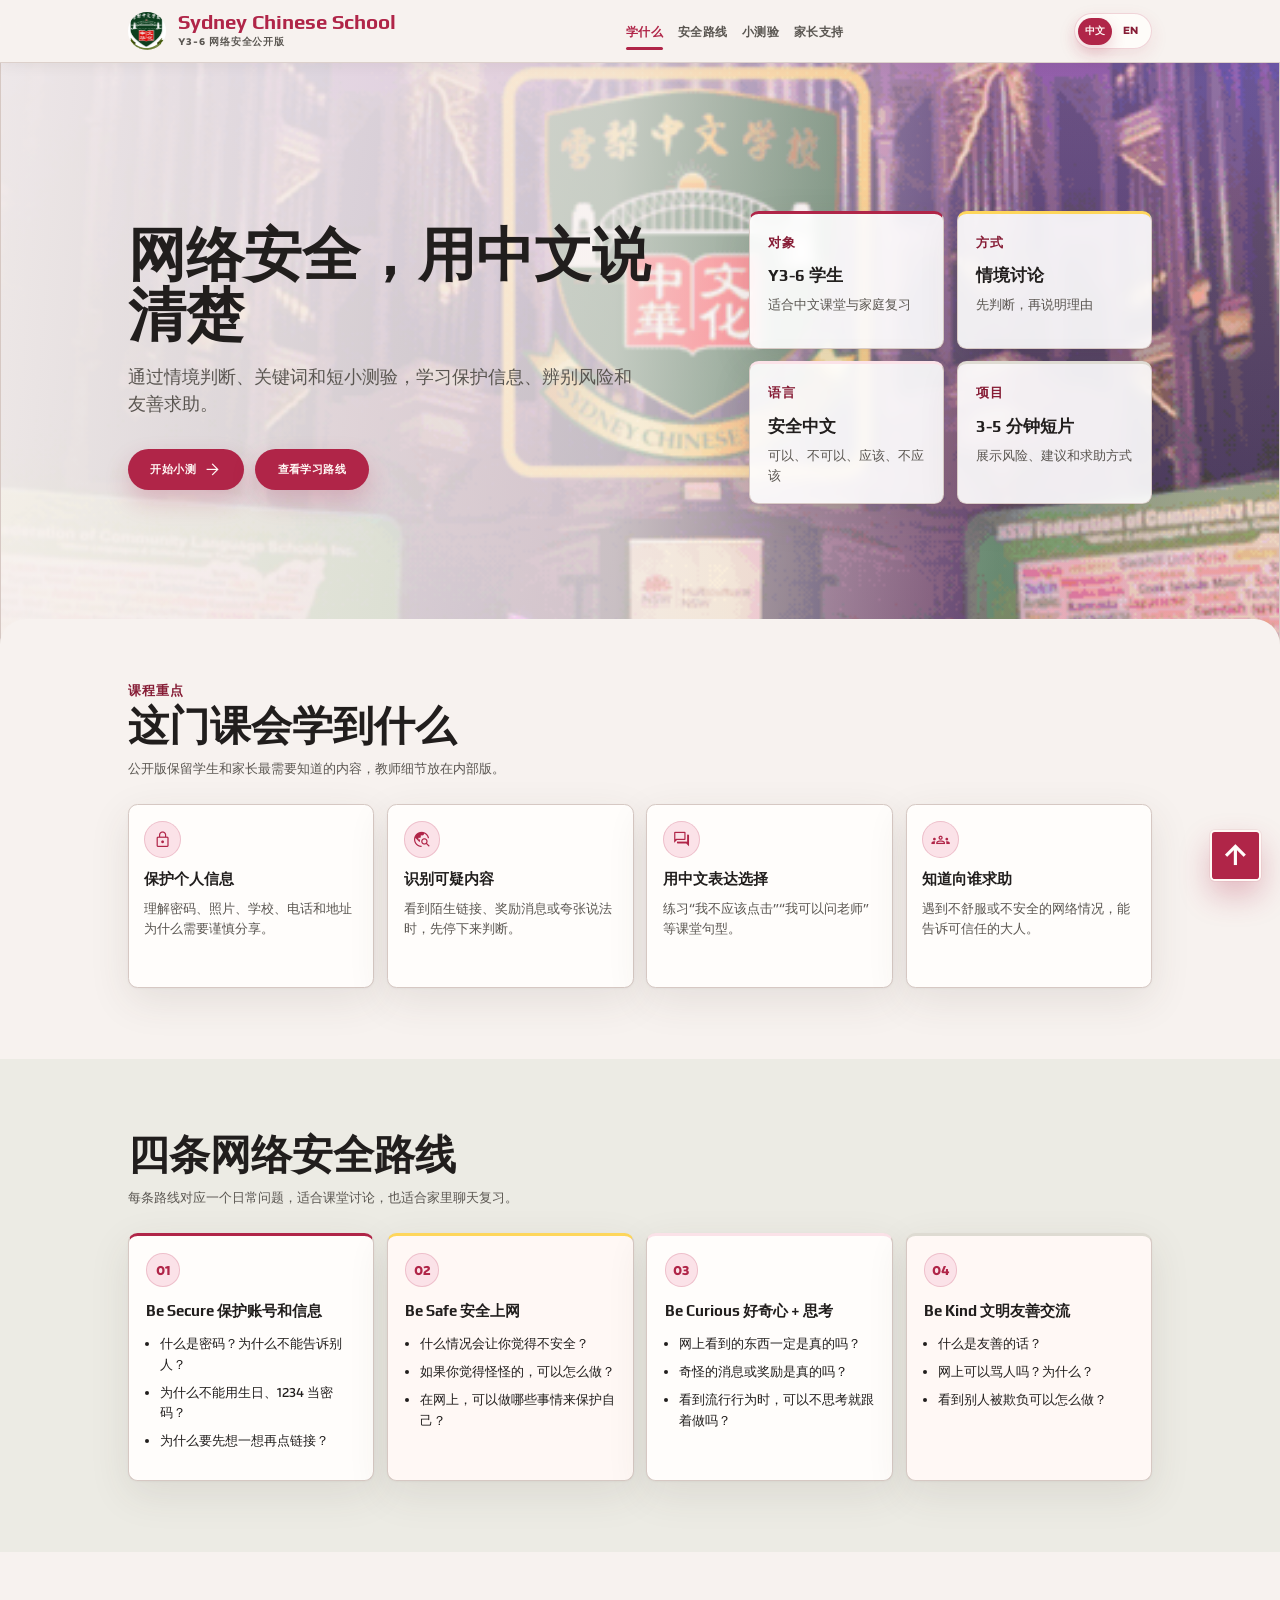
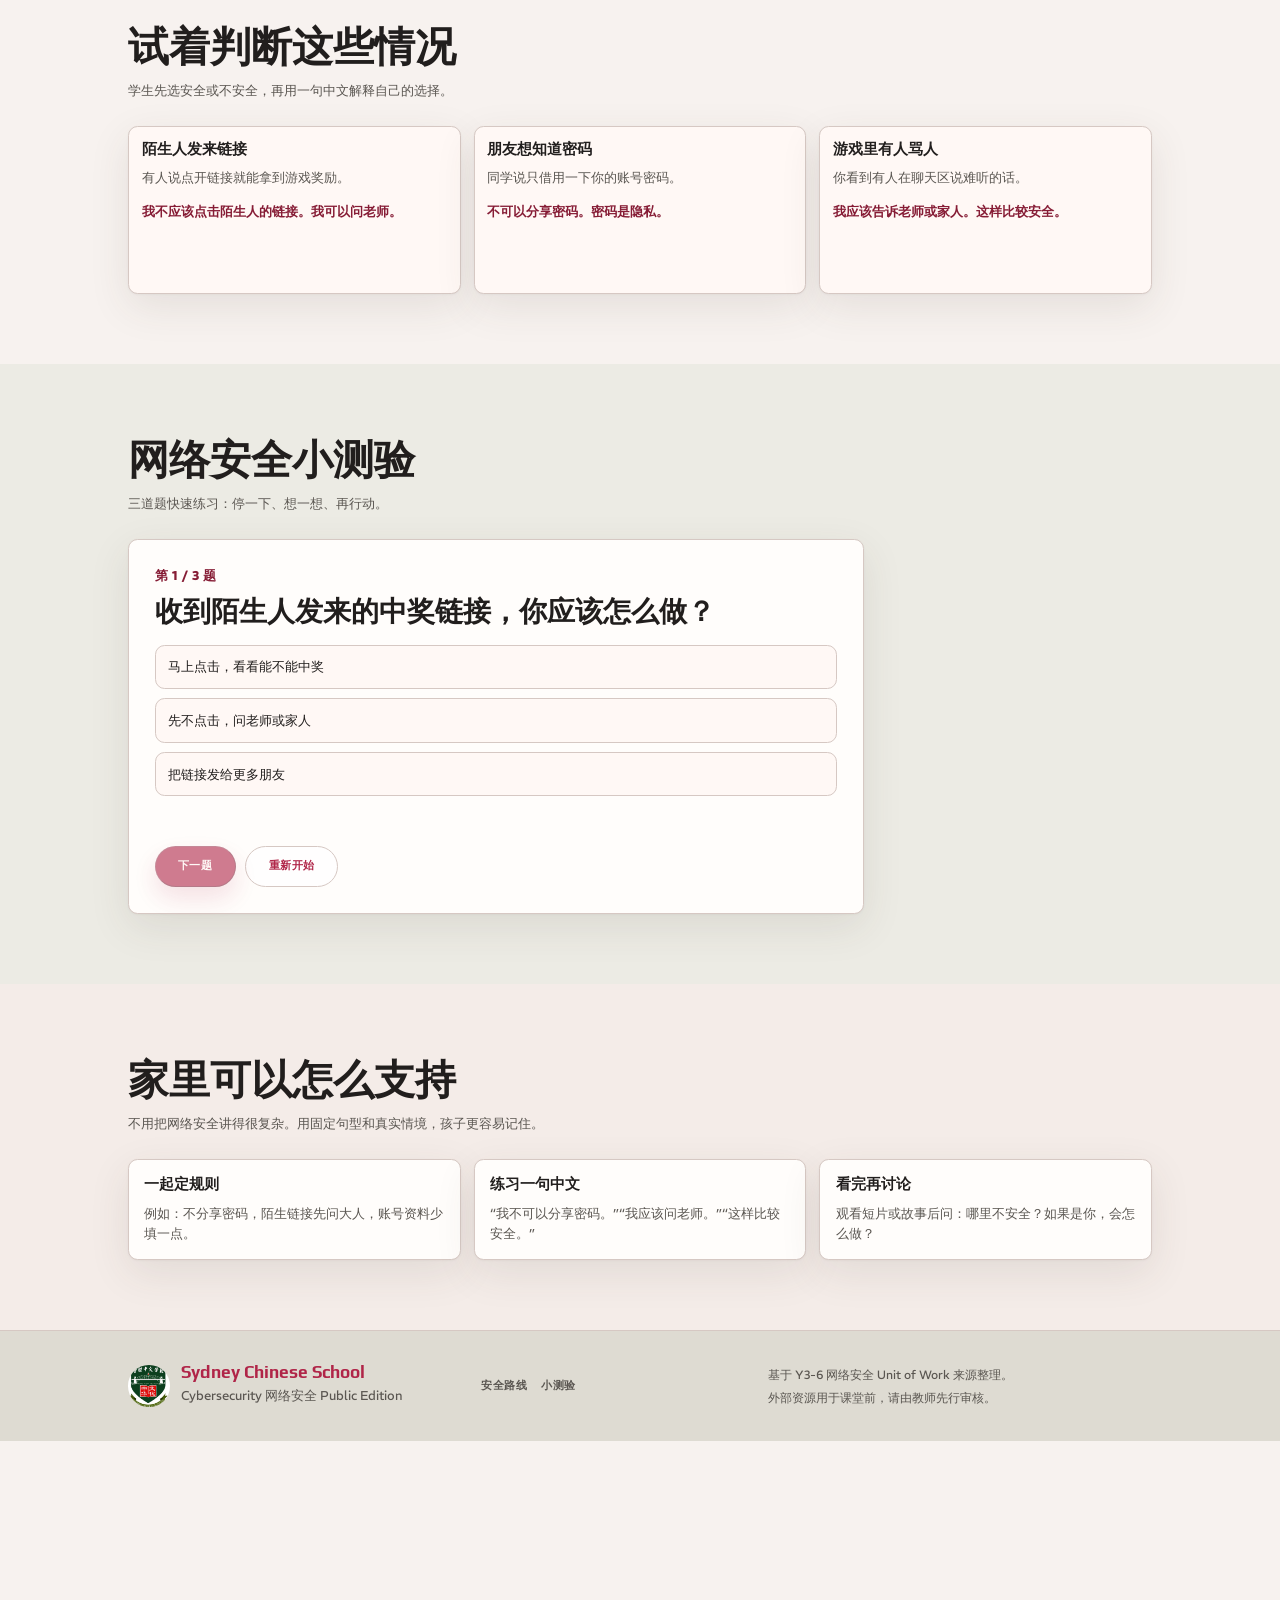
==== commit 37707cca: "Add back to top button and filter function" ====
--- a/web/cs_project_chinese.html
+++ b/web/cs_project_chinese.html
@@ -205,6 +205,13 @@
     </div>
   </footer>
 
-  <script type="module" src="assets/scripts/public.js"></script>
+  <a class="back-to-top" href="#" role="button" aria-label="回到顶部" title="回到顶部" data-i18n-aria-label="backToTop" data-i18n-title="backToTop">
+    <span class="material-symbols-outlined" aria-hidden="true">arrow_upward</span>
+    <span class="sr-only" data-i18n="backToTop">回到顶部</span>
+  </a>
+
+  <script src="assets/data/unit-content.js"></script>
+  <script src="assets/scripts/shared.js"></script>
+  <script src="assets/scripts/public.js"></script>
 </body>
 </html>
--- a/web/assets/styles.css
+++ b/web/assets/styles.css
@@ -1548,38 +1548,38 @@
   right: 24px;
   bottom: 24px;
   z-index: 95;
-  display: inline-flex;
-  align-items: center;
-  gap: 0.35rem;
-  min-height: 48px;
-  border: 1px solid rgba(176, 37, 72, 0.22);
-  border-radius: 999px;
-  padding: 0.55rem 0.85rem;
+  display: grid;
+  place-items: center;
+  width: 64px;
+  height: 64px;
+  border: 3px solid #fff8f5;
+  border-radius: 6px;
+  padding: 0;
   color: #fffdfb;
   background: var(--teal);
-  box-shadow: 0 16px 36px rgba(176, 37, 72, 0.22);
-  font-weight: 800;
-  letter-spacing: 0.02em;
+  box-shadow: 0 18px 38px rgba(176, 37, 72, 0.28), 0 0 0 1px rgba(176, 37, 72, 0.08);
   cursor: pointer;
-  opacity: 0;
-  pointer-events: none;
-  transform: translateY(12px);
-  transition: opacity 0.2s ease, transform 0.2s ease, box-shadow 0.2s ease;
-}
-
-.back-to-top.is-visible {
+  text-decoration: none;
   opacity: 1;
   pointer-events: auto;
-  transform: translateY(0);
+  transform: translateY(0) scale(1);
+  transition: transform 0.2s ease, background-color 0.2s ease, box-shadow 0.2s ease;
 }
 
 .back-to-top:hover {
-  box-shadow: 0 20px 44px rgba(176, 37, 72, 0.28);
-  transform: translateY(-2px);
+  color: #fffdfb;
+  background: var(--teal-deep);
+  box-shadow: 0 22px 46px rgba(176, 37, 72, 0.34), 0 0 0 1px rgba(176, 37, 72, 0.1);
+  transform: translateY(-2px) scale(1.02);
+}
+
+.back-to-top:active {
+  transform: translateY(0) scale(0.98);
 }
 
 .back-to-top .material-symbols-outlined {
-  font-size: 1.35rem;
+  font-size: 2.25rem;
+  font-variation-settings: "FILL" 0, "wght" 700, "GRAD" 0, "opsz" 40;
 }
 
 .footer-note {
@@ -1832,16 +1832,14 @@
   }
 
   .back-to-top {
-    right: 14px;
-    bottom: 14px;
-    width: 48px;
-    min-height: 48px;
-    justify-content: center;
-    padding: 0;
-  }
-
-  .back-to-top span:not(.material-symbols-outlined) {
-    display: none;
+    right: 16px;
+    bottom: 16px;
+    width: 60px;
+    height: 60px;
+  }
+
+  .back-to-top .material-symbols-outlined {
+    font-size: 2.1rem;
   }
 }
 
